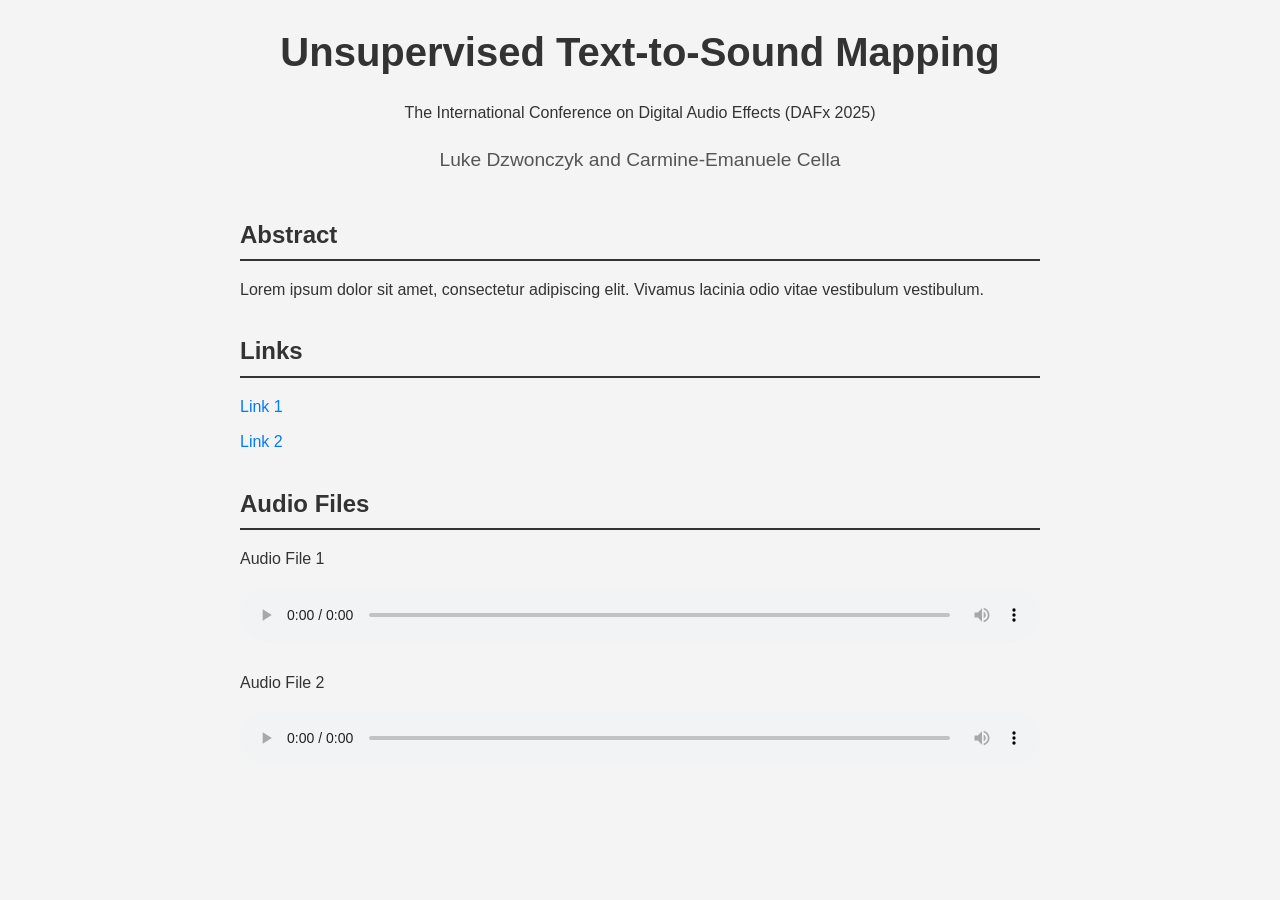
==== docs/index.html @ 547585ec "Rename website folder to docs" ====
<!DOCTYPE html>
<html lang="en">
<head>
    <meta charset="UTF-8">
    <meta name="viewport" content="width=device-width, initial-scale=1.0">
    <title>Research Paper Companion</title>
    <link rel="stylesheet" href="style.css">
</head>
<body>
    <div class="container">
        <header>
            <h1 class="title">Unsupervised Text-to-Sound Mapping</h1>
            <p>The International Conference on Digital Audio Effects (DAFx 2025)</p>
            <p class="authors">Luke Dzwonczyk and Carmine-Emanuele Cella</p>
        </header>
        <section class="abstract">
            <h2>Abstract</h2>
            <p>
                <!-- Replace this with the abstract of your paper -->
                Lorem ipsum dolor sit amet, consectetur adipiscing elit. Vivamus lacinia odio vitae vestibulum vestibulum.
            </p>
        </section>
        <section class="links">
            <h2>Links</h2>
            <ul>
                <li><a href="#link1">Link 1</a></li>
                <li><a href="#link2">Link 2</a></li>
            </ul>
        </section>
        <section class="audio">
            <h2>Audio Files</h2>
            <div class="audio-file">
                <p>Audio File 1</p>
                <audio controls>
                    <source src="assets/audio1.mp3" type="audio/mpeg">
                    Your browser does not support the audio element.
                </audio>
            </div>
            <div class="audio-file">
                <p>Audio File 2</p>
                <audio controls>
                    <source src="assets/audio2.mp3" type="audio/mpeg">
                    Your browser does not support the audio element.
                </audio>
            </div>
            <!-- Add more audio files as needed -->
        </section>
    </div>
</body>
</html>
---- docs/style.css ----
body {
    font-family: 'Arial', sans-serif;
    margin: 0;
    padding: 0;
    background-color: #f4f4f4;
    color: #333;
    line-height: 1.6;
}

.container {
    max-width: 800px;
    margin: 0 auto;
    padding: 20px;
}

header {
    text-align: center;
    margin-bottom: 40px;
}

.title {
    font-size: 2.5em;
    margin: 0;
}

.authors {
    font-size: 1.2em;
    color: #555;
}

.abstract, .links, .audio {
    margin-bottom: 30px;
}

h2 {
    border-bottom: 2px solid #333;
    padding-bottom: 5px;
    margin-bottom: 15px;
}

.links ul {
    list-style: none;
    padding: 0;
}

.links li {
    margin-bottom: 10px;
}

.links a {
    color: #007BFF;
    text-decoration: none;
}

.links a:hover {
    text-decoration: underline;
}

.audio-file {
    margin-bottom: 20px;
}

audio {
    width: 100%;
    outline: none;
}
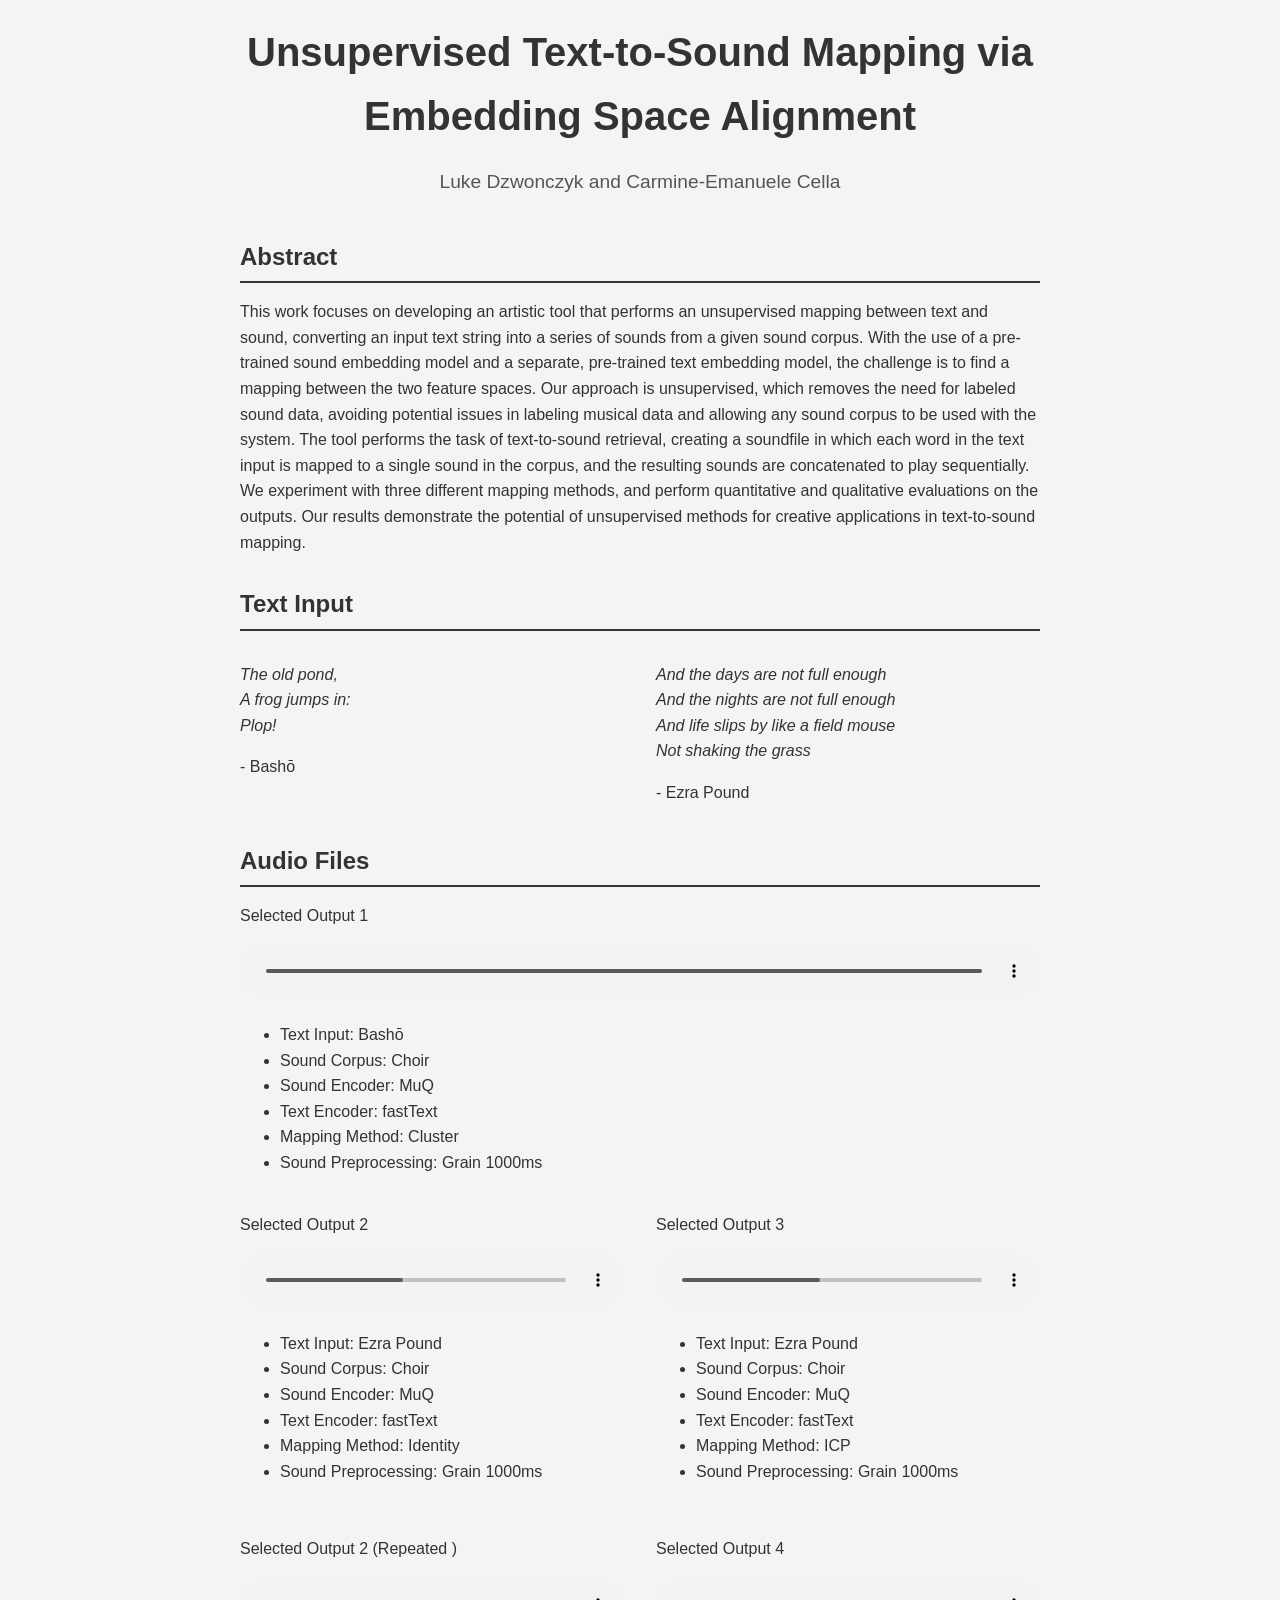
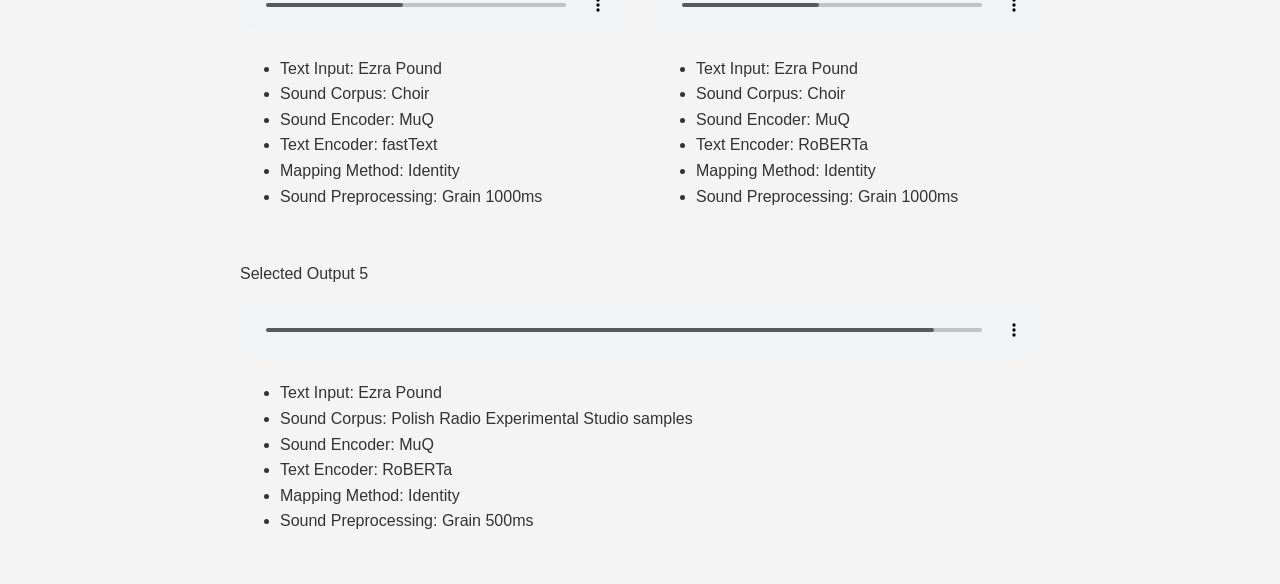
==== commit d0268e19: "Update website" ====
--- a/docs/index.html
+++ b/docs/index.html
@@ -9,41 +9,140 @@
 <body>
     <div class="container">
         <header>
-            <h1 class="title">Unsupervised Text-to-Sound Mapping</h1>
-            <p>The International Conference on Digital Audio Effects (DAFx 2025)</p>
+            <h1 class="title">Unsupervised Text-to-Sound Mapping via Embedding Space Alignment</h1>
             <p class="authors">Luke Dzwonczyk and Carmine-Emanuele Cella</p>
         </header>
         <section class="abstract">
             <h2>Abstract</h2>
             <p>
                 <!-- Replace this with the abstract of your paper -->
-                Lorem ipsum dolor sit amet, consectetur adipiscing elit. Vivamus lacinia odio vitae vestibulum vestibulum.
+                This work focuses on developing an artistic tool that performs an unsupervised mapping between text and sound, converting an input text string into a series of sounds from a given sound corpus. With the use of a pre-trained sound embedding model and a separate, pre-trained text embedding model, the challenge is to find a mapping between the two feature spaces. Our approach is unsupervised, which removes the need for labeled sound data, avoiding potential issues in labeling musical data and allowing any sound corpus to be used with the system. The tool performs the task of text-to-sound retrieval, creating a soundfile in which each word in the text input is mapped to a single sound in the corpus, and the resulting sounds are concatenated to play sequentially. We experiment with three different mapping methods, and perform quantitative and qualitative evaluations on the outputs. Our results demonstrate the potential of unsupervised methods for creative applications in text-to-sound mapping.
             </p>
         </section>
-        <section class="links">
+        <!-- <section class="links">
             <h2>Links</h2>
             <ul>
                 <li><a href="#link1">Link 1</a></li>
                 <li><a href="#link2">Link 2</a></li>
             </ul>
+        </section> -->
+        <section class="examples">
+            <h2>Text Input</h2>
+            <div class="text-examples-container" style="display: flex; justify-content: space-between;">
+                <div class="text-example" style="width: 48%;">
+                    <p><em>The old pond, <br>
+                        A frog jumps in: <br>
+                        Plop!</em></p>
+                    <p class="description">- Bashō</p>
+                </div>
+                <div class="text-example" style="width: 48%;">
+                    <p><em>And the days are not full enough <br>
+                        And the nights are not full enough <br>
+                        And life slips by like a field mouse <br>
+                        Not shaking the grass</em></p>
+                    <p class="description">- Ezra Pound</p>
+                </div>
+            </div>
         </section>
         <section class="audio">
             <h2>Audio Files</h2>
             <div class="audio-file">
-                <p>Audio File 1</p>
+                <p>Selected Output 1</p>
                 <audio controls>
-                    <source src="assets/audio1.mp3" type="audio/mpeg">
+                    <source src="assets/choir_haiku_MuQ_fastText_cluster_grain1000_standard_euclidean_dim5_k5_trim_silence.wav" type="audio/mpeg">
                     Your browser does not support the audio element.
                 </audio>
+                <ul>
+                    <li>Text Input: Bashō</li>
+                    <li>Sound Corpus: Choir</li>
+                    <li>Sound Encoder: MuQ</li>
+                    <li>Text Encoder: fastText</li>
+                    <li>Mapping Method: Cluster</li>
+                    <li>Sound Preprocessing: Grain 1000ms</li>
+                </ul>
             </div>
+
+            <div class="audio-comparison" style="display: flex; justify-content: space-between;">
+                <div class="audio-file" style="width: 48%;">
+                    <p>Selected Output 2</p>
+                    <audio controls>
+                        <source src="assets/choir_pound_MuQ_fastText_identity_grain1000_standard_euclidean_dim5_trim_silence.wav" type="audio/mpeg">
+                        Your browser does not support the audio element.
+                    </audio>
+                    <ul>
+                        <li>Text Input: Ezra Pound</li>
+                        <li>Sound Corpus: Choir</li>
+                        <li>Sound Encoder: MuQ</li>
+                        <li>Text Encoder: fastText</li>
+                        <li>Mapping Method: Identity</li>
+                        <li>Sound Preprocessing: Grain 1000ms</li>
+                    </ul>
+                </div>
+                <div class="audio-file" style="width: 48%;">
+                    <p>Selected Output 3</p>
+                    <audio controls>
+                        <source src="assets/choir_pound_MuQ_fastText_icp_grain1000_standard_euclidean_dim5_icp50_cw0.1_lr0.01_trim_silence_normalized_1.wav" type="audio/mpeg">
+                        Your browser does not support the audio element.
+                    </audio>
+                    <ul>
+                        <li>Text Input: Ezra Pound</li>
+                        <li>Sound Corpus: Choir</li>
+                        <li>Sound Encoder: MuQ</li>
+                        <li>Text Encoder: fastText</li>
+                        <li>Mapping Method: ICP</li>
+                        <li>Sound Preprocessing: Grain 1000ms</li>
+                    </ul>
+                </div>
+            </div>
+
+            <div class="audio-comparison" style="display: flex; justify-content: space-between;">
+                <div class="audio-file" style="width: 48%;">
+                    <p>Selected Output 2 (Repeated  )</p>
+                    <audio controls>
+                        <source src="assets/choir_pound_MuQ_fastText_identity_grain1000_standard_euclidean_dim5_trim_silence.wav" type="audio/mpeg">
+                        Your browser does not support the audio element.
+                    </audio>
+                    <ul>
+                        <li>Text Input: Ezra Pound</li>
+                        <li>Sound Corpus: Choir</li>
+                        <li>Sound Encoder: MuQ</li>
+                        <li>Text Encoder: fastText</li>
+                        <li>Mapping Method: Identity</li>
+                        <li>Sound Preprocessing: Grain 1000ms</li>
+                    </ul>
+                </div>
+                <div class="audio-file" style="width: 48%;">
+                    <p>Selected Output 4</p>
+                    <audio controls>
+                        <source src="assets/choir_pound_MuQ_RoBERTa_identity_grain1000_standard_euclidean_dim5_trim_silence.wav" type="audio/mpeg">
+                        Your browser does not support the audio element.
+                    </audio>
+                    <ul>
+                        <li>Text Input: Ezra Pound</li>
+                        <li>Sound Corpus: Choir</li>
+                        <li>Sound Encoder: MuQ</li>
+                        <li>Text Encoder: RoBERTa</li>
+                        <li>Mapping Method: Identity</li>
+                        <li>Sound Preprocessing: Grain 1000ms</li>
+                    </ul>
+                </div>
+            </div>
+
             <div class="audio-file">
-                <p>Audio File 2</p>
+                <p>Selected Output 5</p>
                 <audio controls>
-                    <source src="assets/audio2.mp3" type="audio/mpeg">
+                    <source src="assets/pres_pound_MuQ_RoBERTa_identity_grain500_standard_euclidean_dim5_trim_silence.wav" type="audio/mpeg">
                     Your browser does not support the audio element.
                 </audio>
+                <ul>
+                    <li>Text Input: Ezra Pound</li>
+                    <li>Sound Corpus: Polish Radio Experimental Studio samples</li>
+                    <li>Sound Encoder: MuQ</li>
+                    <li>Text Encoder: RoBERTa</li>
+                    <li>Mapping Method: Identity</li>
+                    <li>Sound Preprocessing: Grain 500ms</li>
+                </ul>
             </div>
-            <!-- Add more audio files as needed -->
         </section>
     </div>
 </body>
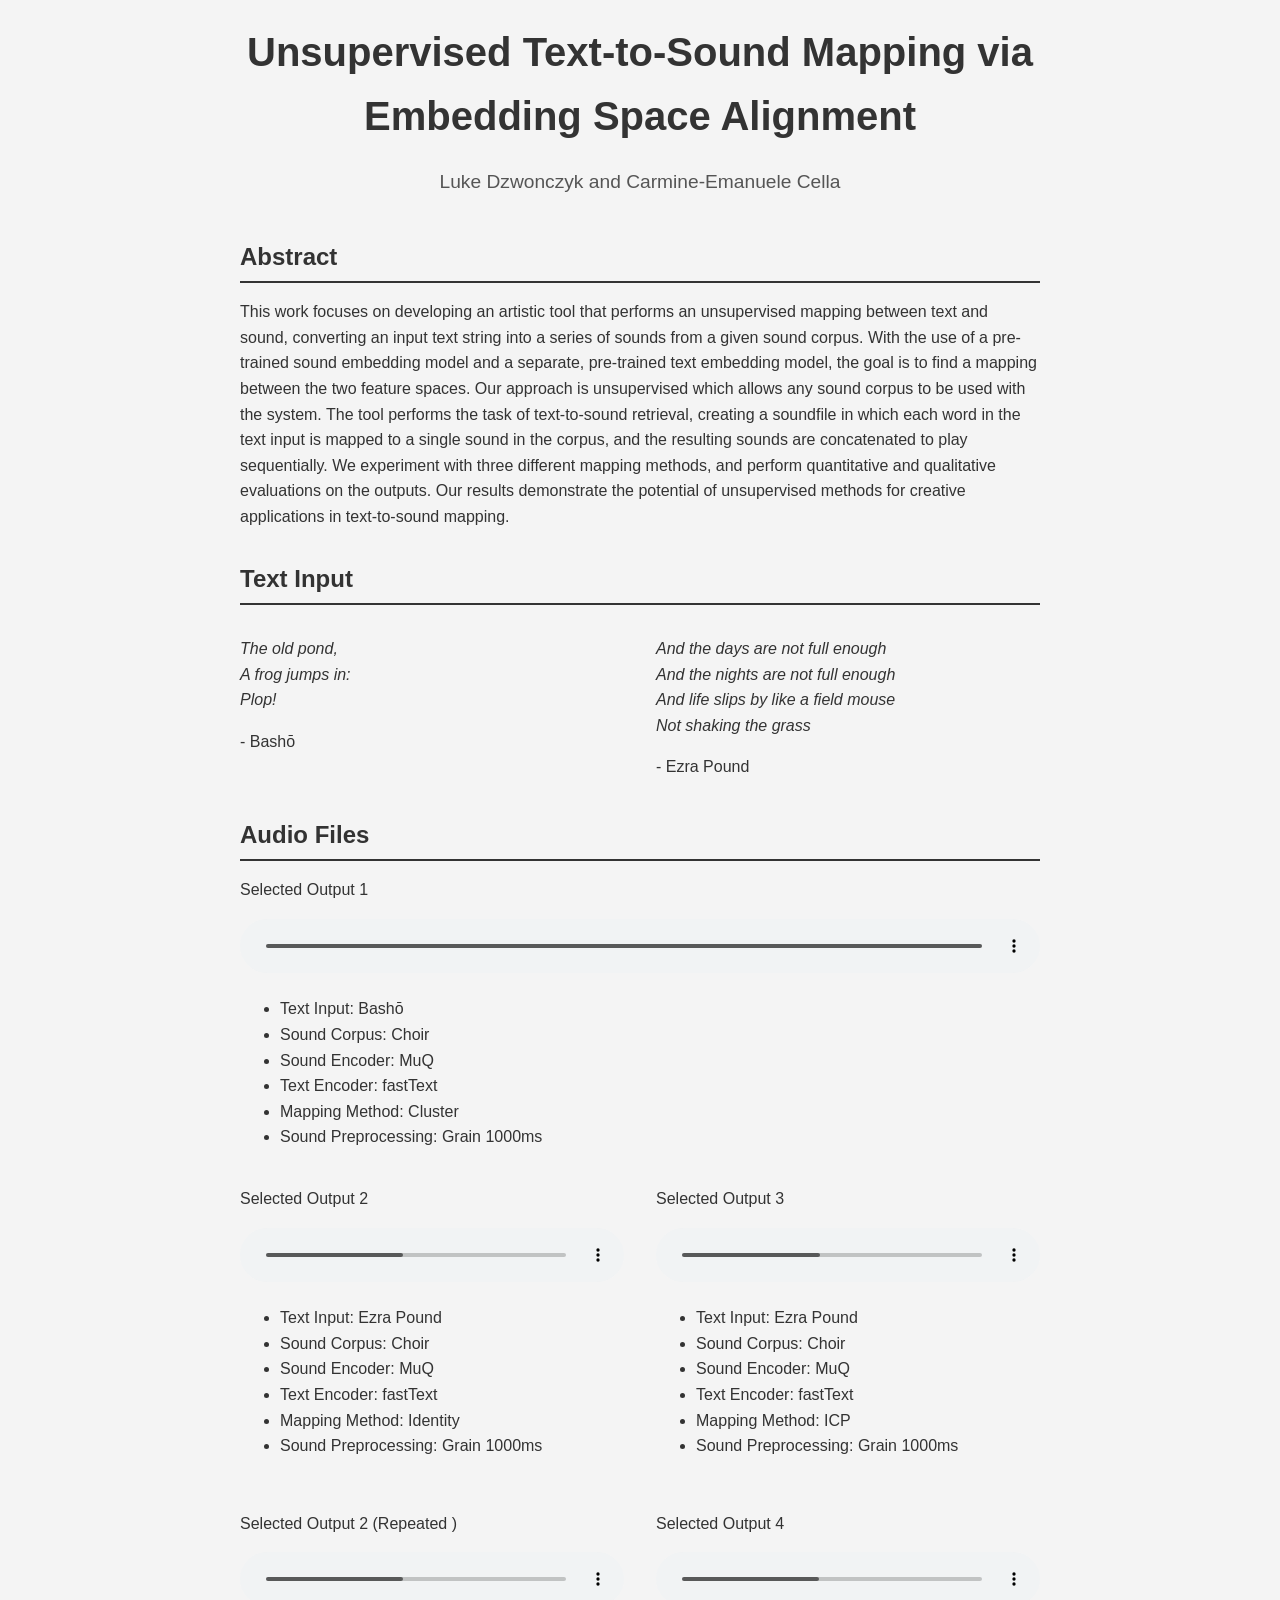
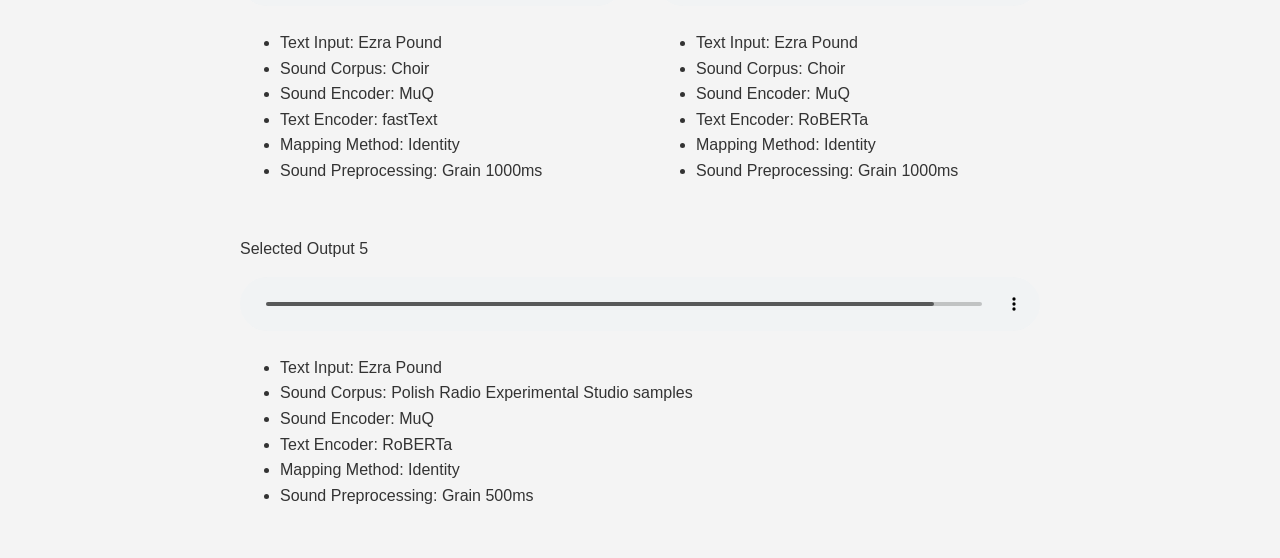
==== commit 4bebb2ec: "Update abstract" ====
--- a/docs/index.html
+++ b/docs/index.html
@@ -16,8 +16,7 @@
             <h2>Abstract</h2>
             <p>
                 <!-- Replace this with the abstract of your paper -->
-                This work focuses on developing an artistic tool that performs an unsupervised mapping between text and sound, converting an input text string into a series of sounds from a given sound corpus. With the use of a pre-trained sound embedding model and a separate, pre-trained text embedding model, the challenge is to find a mapping between the two feature spaces. Our approach is unsupervised, which removes the need for labeled sound data, avoiding potential issues in labeling musical data and allowing any sound corpus to be used with the system. The tool performs the task of text-to-sound retrieval, creating a soundfile in which each word in the text input is mapped to a single sound in the corpus, and the resulting sounds are concatenated to play sequentially. We experiment with three different mapping methods, and perform quantitative and qualitative evaluations on the outputs. Our results demonstrate the potential of unsupervised methods for creative applications in text-to-sound mapping.
-            </p>
+                This work focuses on developing an artistic tool that performs an unsupervised mapping between text and sound, converting an input text string into a series of sounds from a given sound corpus. With the use of a pre-trained sound embedding model and a separate, pre-trained text embedding model, the goal is to find a mapping between the two feature spaces. Our approach is unsupervised which allows any sound corpus to be used with the system. The tool performs the task of text-to-sound retrieval, creating a soundfile in which each word in the text input is mapped to a single sound in the corpus, and the resulting sounds are concatenated to play sequentially. We experiment with three different mapping methods, and perform quantitative and qualitative evaluations on the outputs. Our results demonstrate the potential of unsupervised methods for creative applications in text-to-sound mapping.            </p>
         </section>
         <!-- <section class="links">
             <h2>Links</h2>
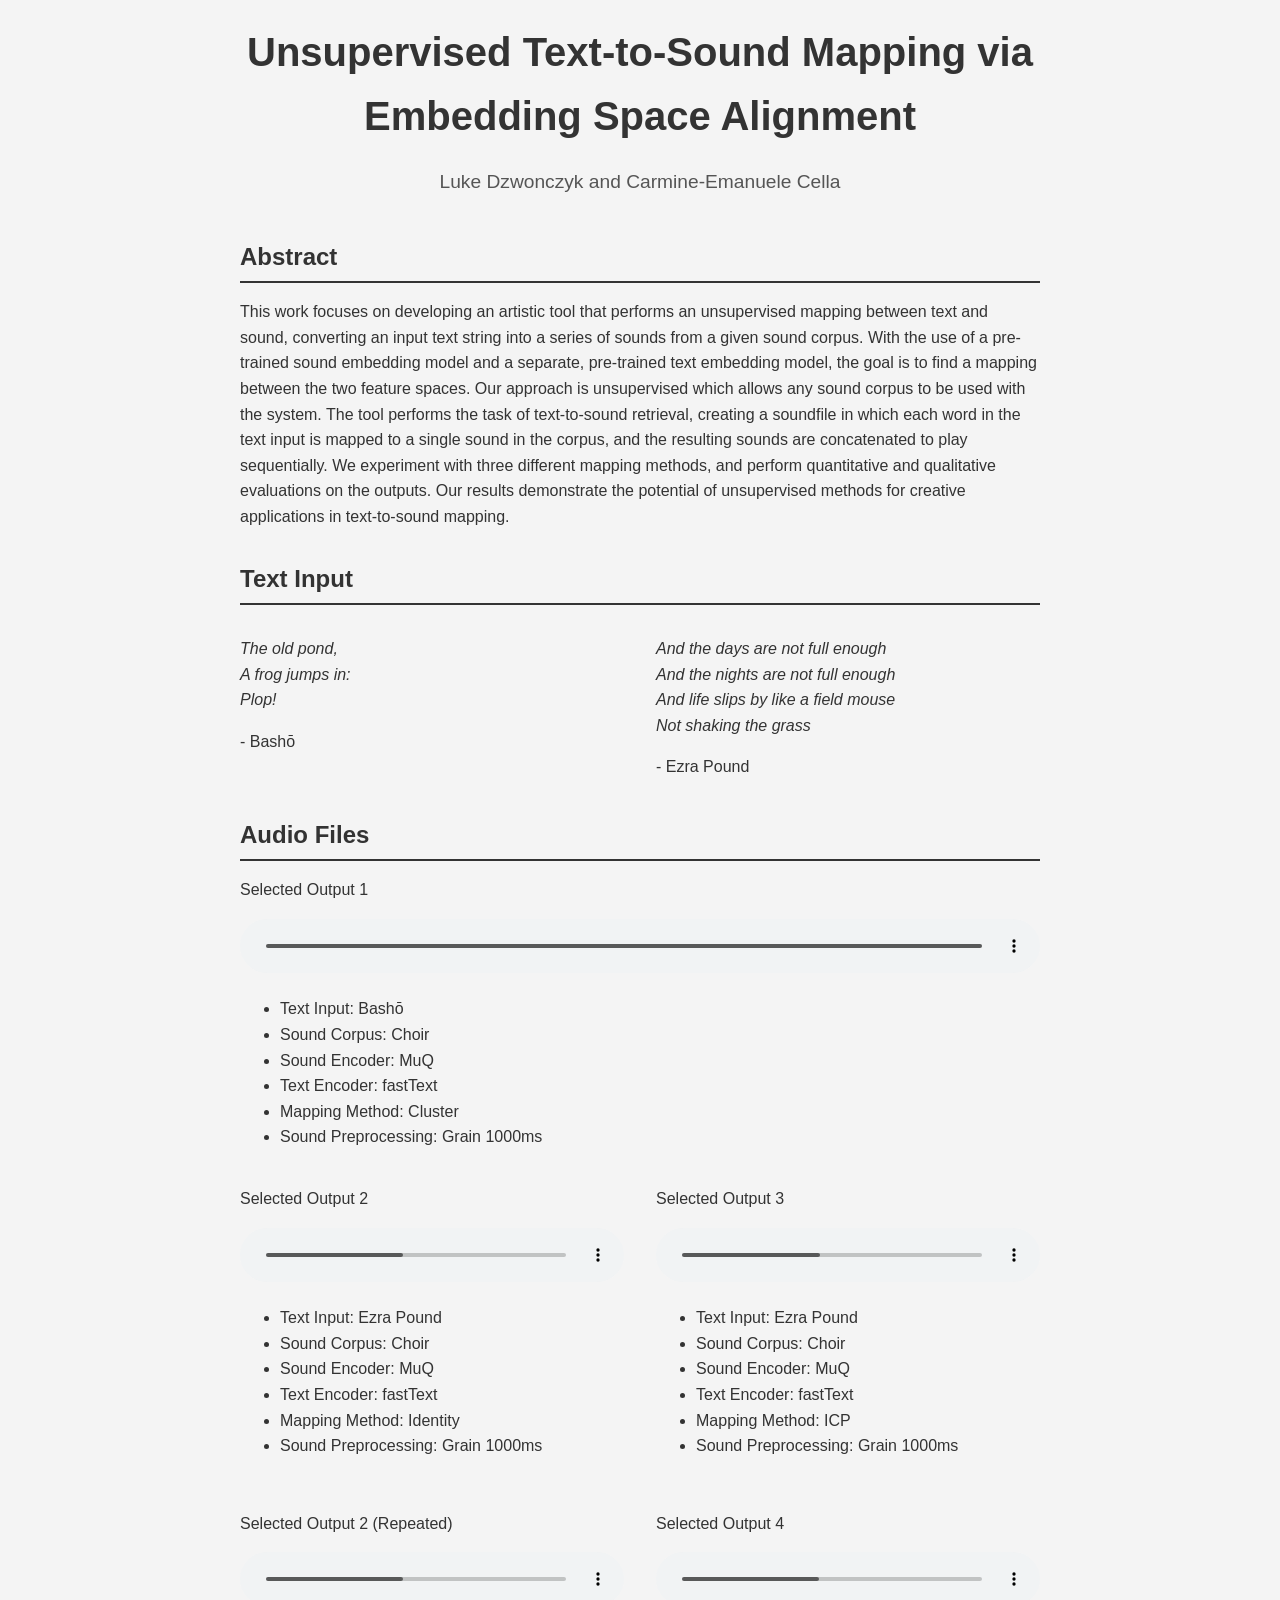
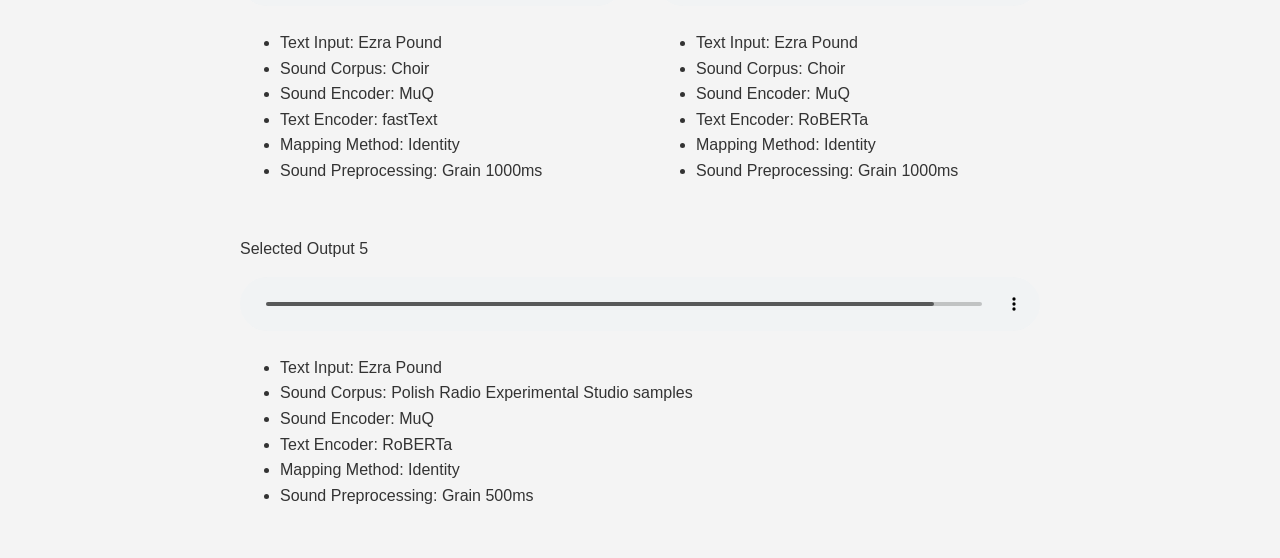
==== commit db7c921b: "Update website title" ====
--- a/docs/index.html
+++ b/docs/index.html
@@ -3,7 +3,7 @@
 <head>
     <meta charset="UTF-8">
     <meta name="viewport" content="width=device-width, initial-scale=1.0">
-    <title>Research Paper Companion</title>
+    <title>DAFx 2025: Unsupervised Text-to-Sound Mapping via Embedding Space Alignment</title>
     <link rel="stylesheet" href="style.css">
 </head>
 <body>
@@ -96,7 +96,7 @@
 
             <div class="audio-comparison" style="display: flex; justify-content: space-between;">
                 <div class="audio-file" style="width: 48%;">
-                    <p>Selected Output 2 (Repeated  )</p>
+                    <p>Selected Output 2 (Repeated)</p>
                     <audio controls>
                         <source src="assets/choir_pound_MuQ_fastText_identity_grain1000_standard_euclidean_dim5_trim_silence.wav" type="audio/mpeg">
                         Your browser does not support the audio element.
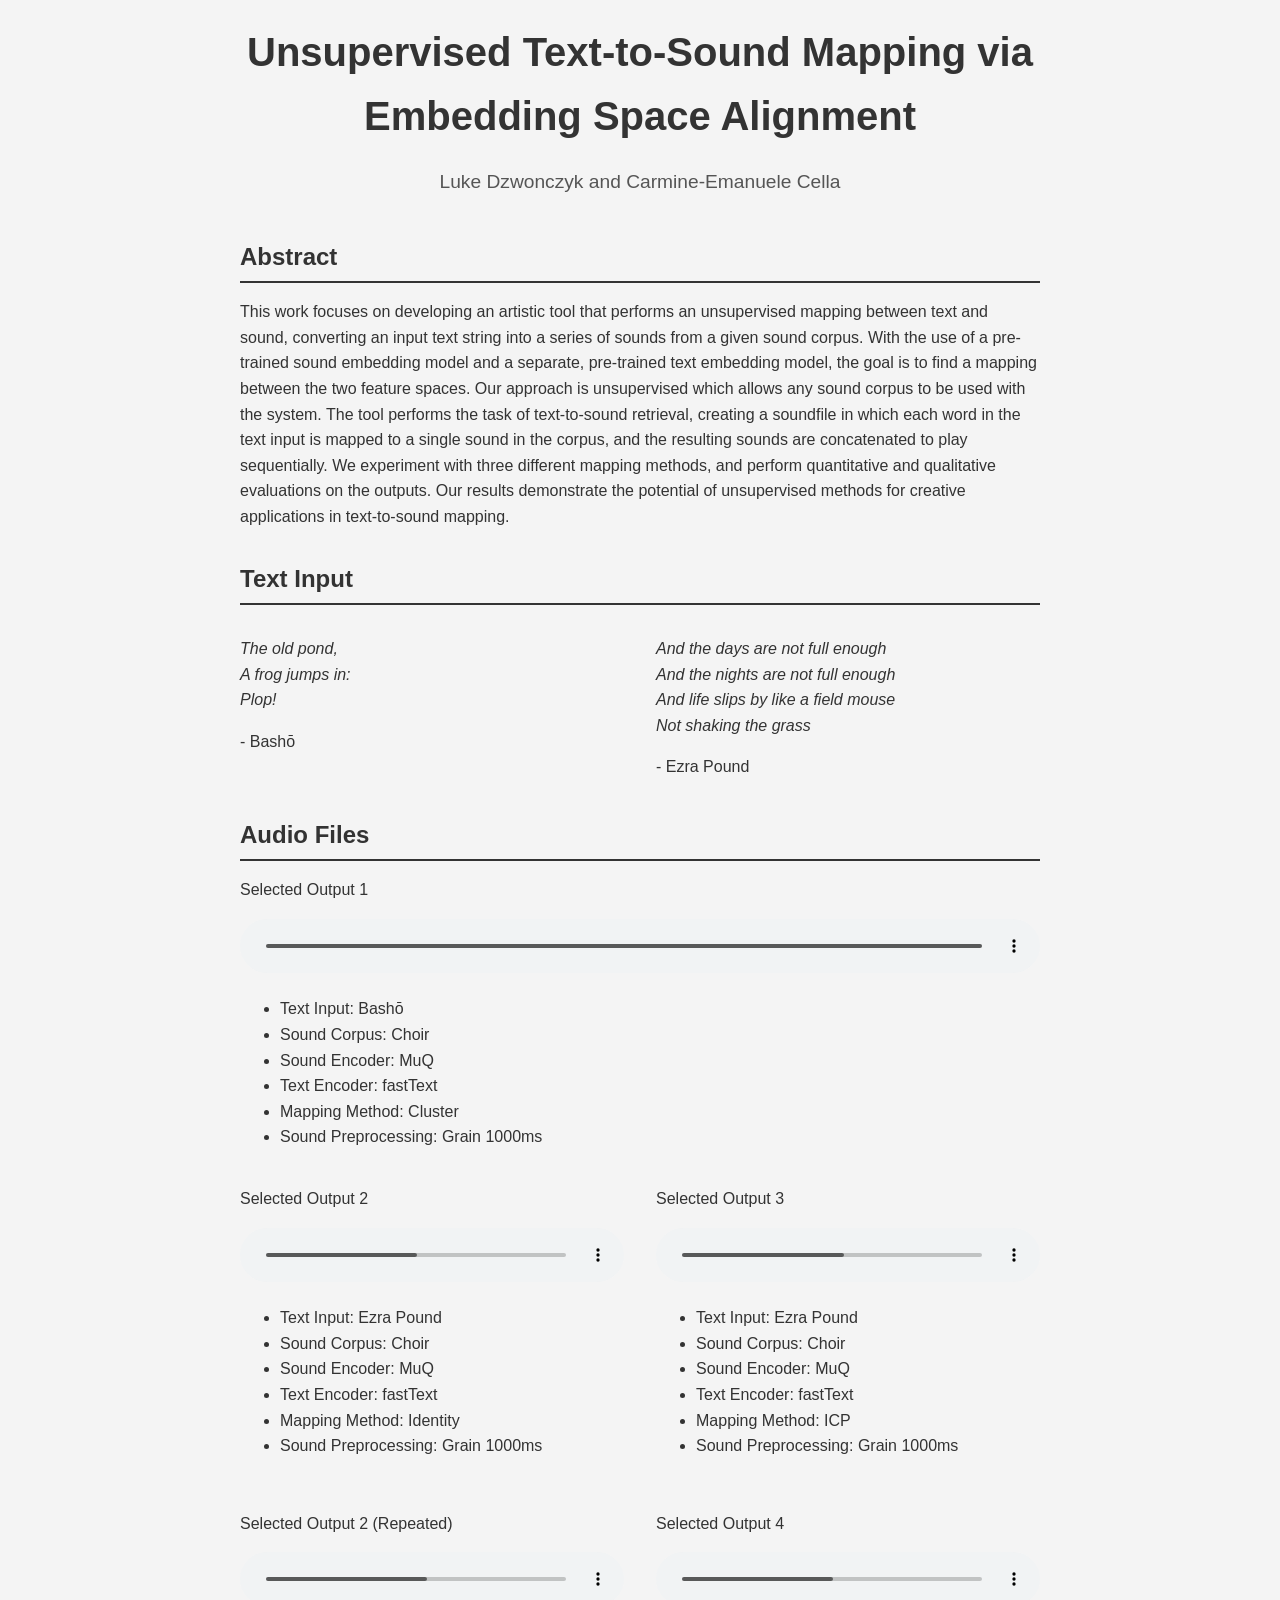
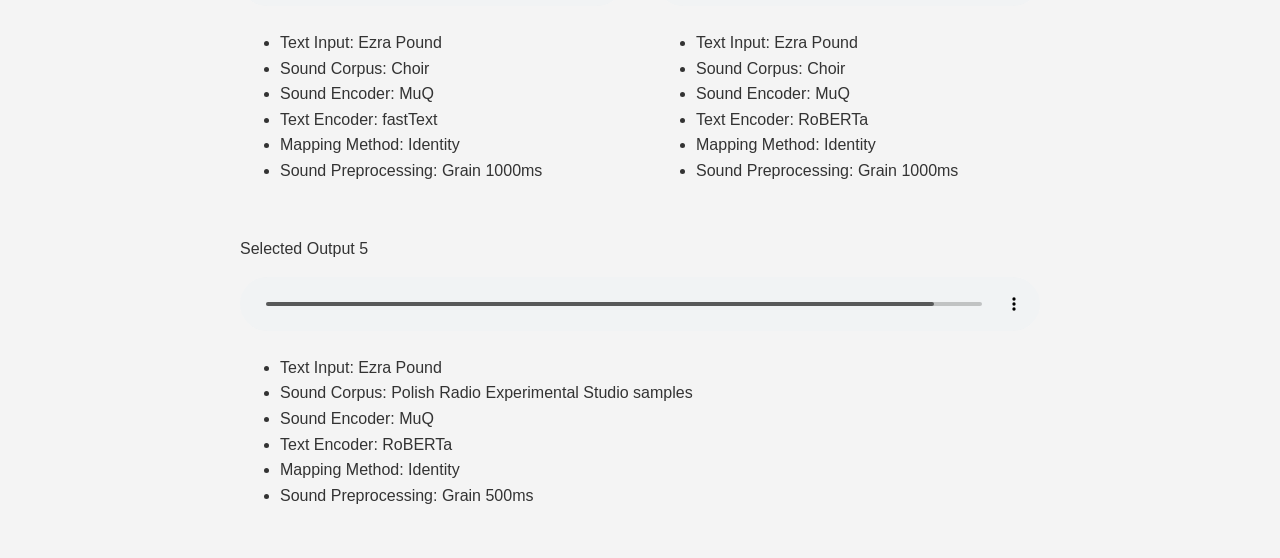
==== commit 4badd1ee: "Update to use normalized sound files" ====
--- a/docs/index.html
+++ b/docs/index.html
@@ -48,7 +48,7 @@
             <div class="audio-file">
                 <p>Selected Output 1</p>
                 <audio controls>
-                    <source src="assets/choir_haiku_MuQ_fastText_cluster_grain1000_standard_euclidean_dim5_k5_trim_silence.wav" type="audio/mpeg">
+                    <source src="assets/choir_haiku_MuQ_fastText_cluster_grain1000_standard_euclidean_dim5_k5_trim_silence_normalized.wav" type="audio/mpeg">
                     Your browser does not support the audio element.
                 </audio>
                 <ul>
@@ -65,7 +65,7 @@
                 <div class="audio-file" style="width: 48%;">
                     <p>Selected Output 2</p>
                     <audio controls>
-                        <source src="assets/choir_pound_MuQ_fastText_identity_grain1000_standard_euclidean_dim5_trim_silence.wav" type="audio/mpeg">
+                        <source src="assets/choir_pound_MuQ_fastText_identity_grain1000_standard_euclidean_dim5_trim_silence_normalized.wav" type="audio/mpeg">
                         Your browser does not support the audio element.
                     </audio>
                     <ul>
@@ -98,7 +98,7 @@
                 <div class="audio-file" style="width: 48%;">
                     <p>Selected Output 2 (Repeated)</p>
                     <audio controls>
-                        <source src="assets/choir_pound_MuQ_fastText_identity_grain1000_standard_euclidean_dim5_trim_silence.wav" type="audio/mpeg">
+                        <source src="assets/choir_pound_MuQ_fastText_identity_grain1000_standard_euclidean_dim5_trim_silence_normalized.wav" type="audio/mpeg">
                         Your browser does not support the audio element.
                     </audio>
                     <ul>
@@ -113,7 +113,7 @@
                 <div class="audio-file" style="width: 48%;">
                     <p>Selected Output 4</p>
                     <audio controls>
-                        <source src="assets/choir_pound_MuQ_RoBERTa_identity_grain1000_standard_euclidean_dim5_trim_silence.wav" type="audio/mpeg">
+                        <source src="assets/choir_pound_MuQ_RoBERTa_identity_grain1000_standard_euclidean_dim5_trim_silence_normalized.wav" type="audio/mpeg">
                         Your browser does not support the audio element.
                     </audio>
                     <ul>
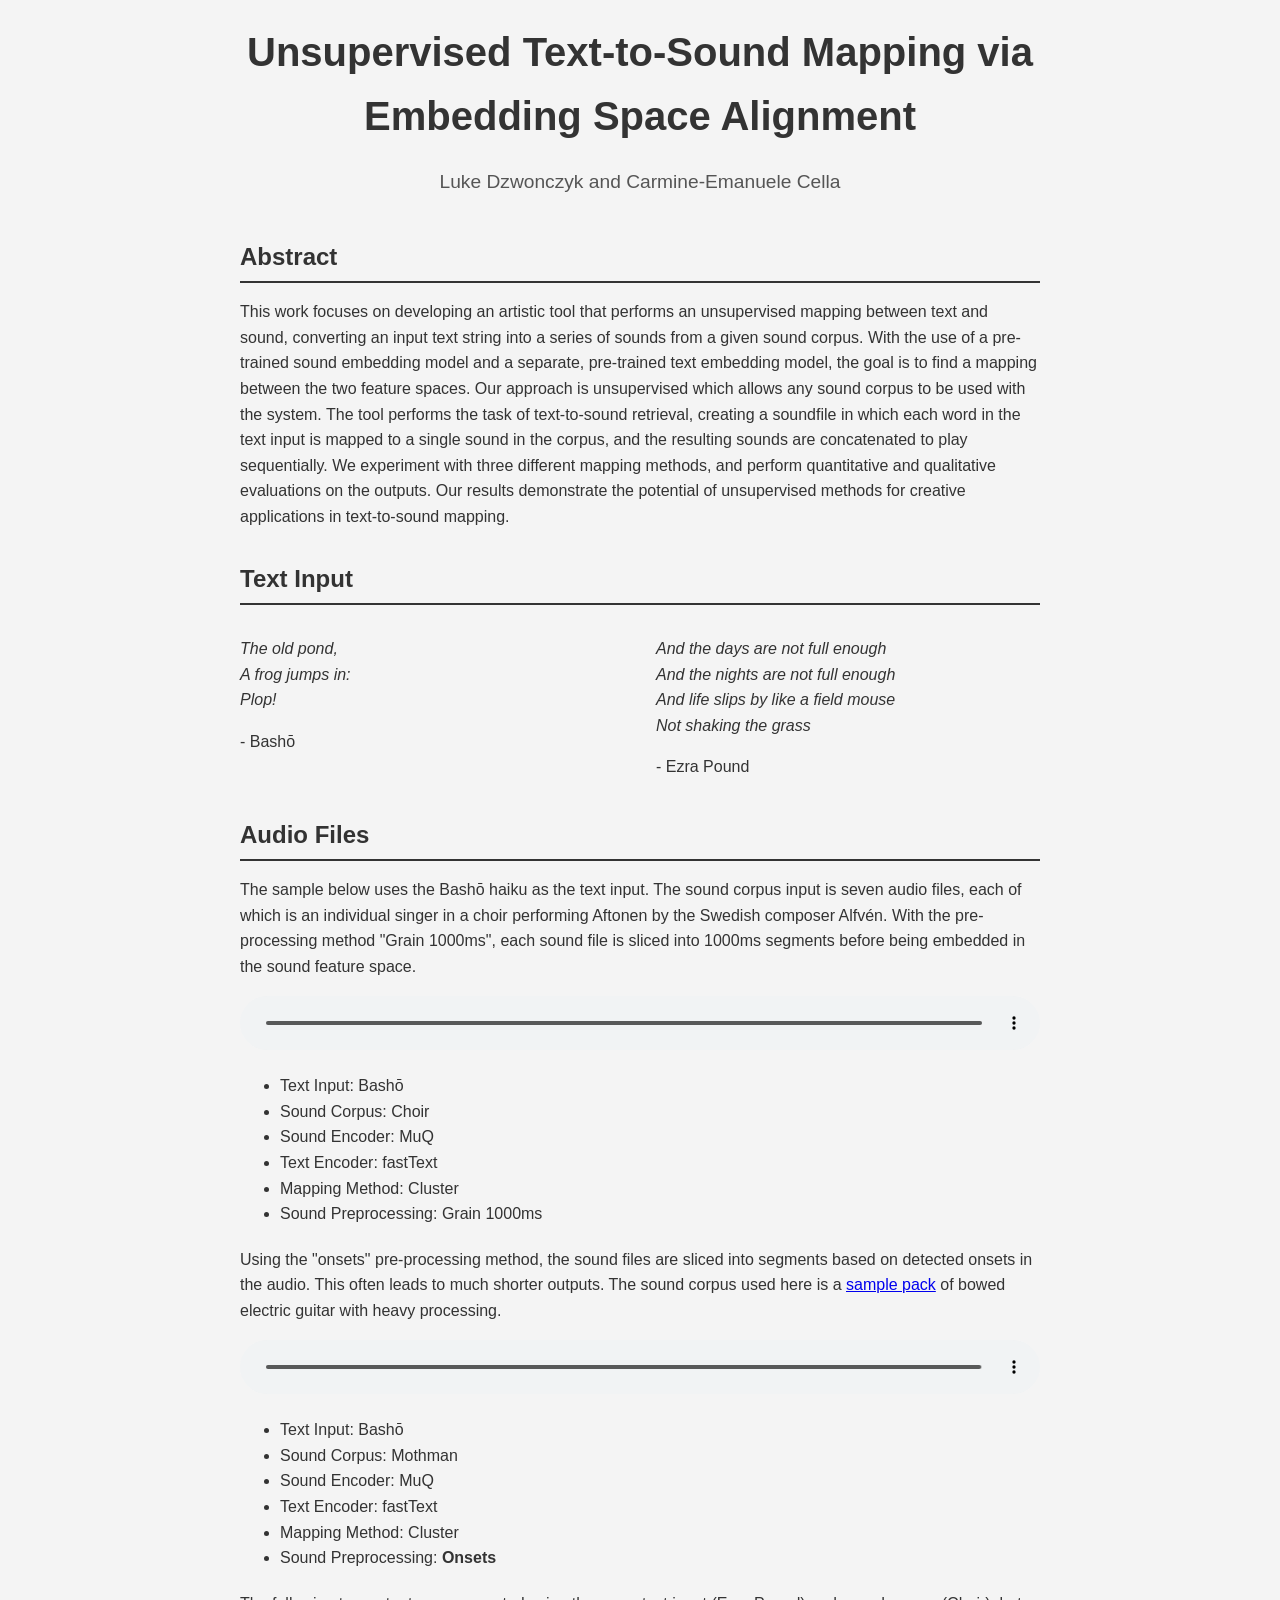
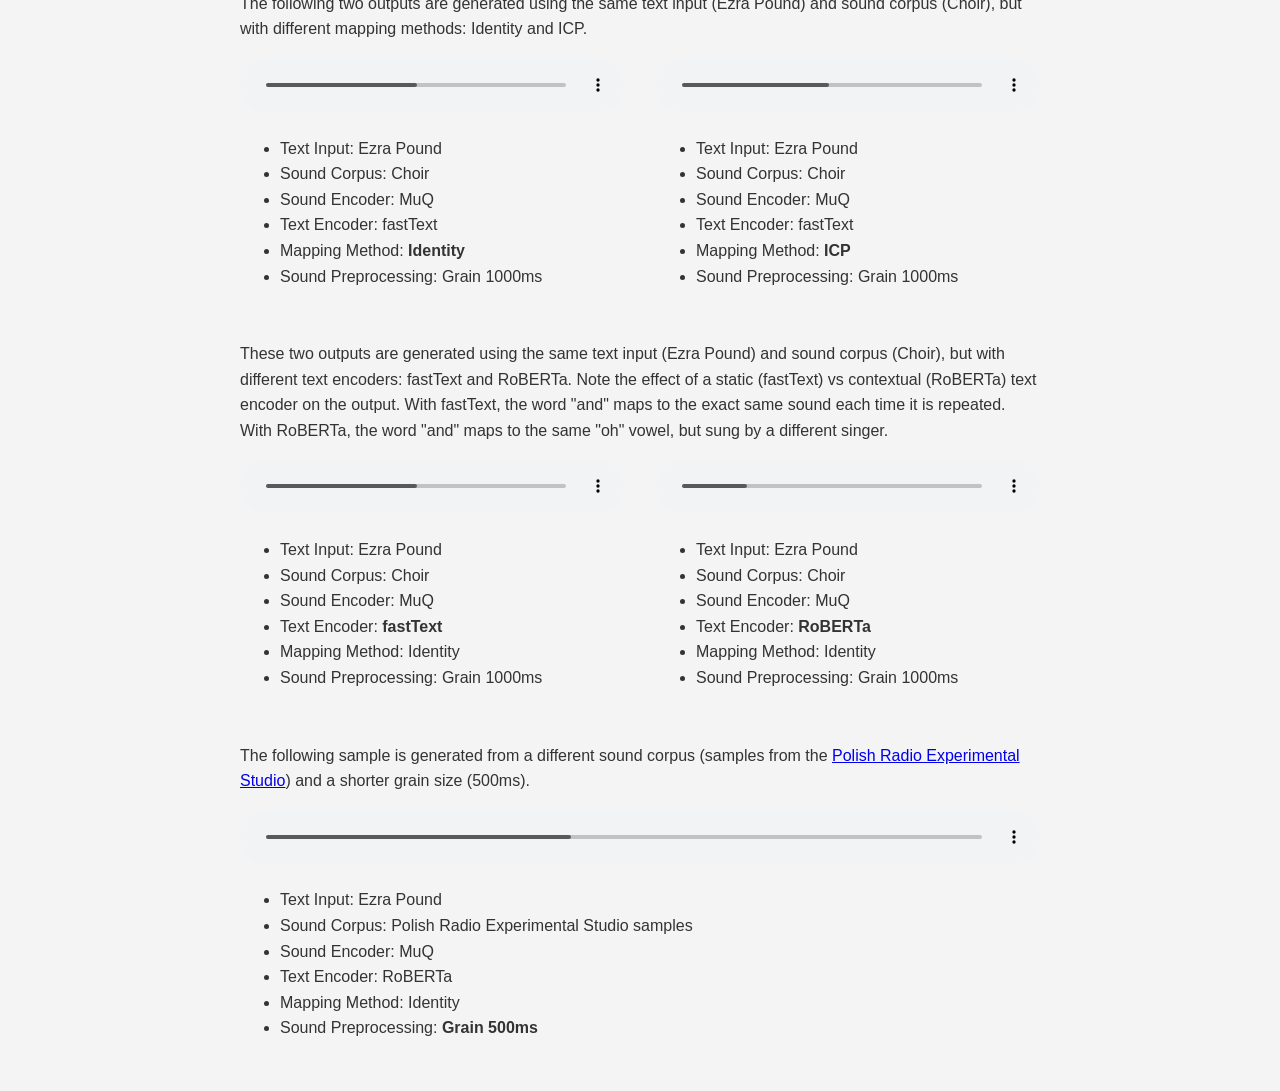
==== commit 3fb881a1: "Add more description to website" ====
--- a/docs/index.html
+++ b/docs/index.html
@@ -45,8 +45,13 @@
         </section>
         <section class="audio">
             <h2>Audio Files</h2>
+            <p>
+                The sample below uses the Bashō haiku as the text input.
+                The sound corpus input is seven audio files, each of which is an individual singer in a choir performing Aftonen by the Swedish composer Alfvén.
+                With the pre-processing method "Grain 1000ms", each sound file is sliced into 1000ms segments before being embedded in the sound feature space.
+            </p>
             <div class="audio-file">
-                <p>Selected Output 1</p>
+                <!-- <p>Selected Output 1</p> -->
                 <audio controls>
                     <source src="assets/choir_haiku_MuQ_fastText_cluster_grain1000_standard_euclidean_dim5_k5_trim_silence_normalized.wav" type="audio/mpeg">
                     Your browser does not support the audio element.
@@ -61,9 +66,30 @@
                 </ul>
             </div>
 
+            <p>
+                Using the "onsets" pre-processing method, the sound files are sliced into segments based on detected onsets in the audio. This often leads to much shorter outputs.
+                The sound corpus used here is a <a href="https://www.pianobook.co.uk/packs/mothman/">sample pack</a> of bowed electric guitar with heavy processing.
+            </p>
+            <div class="audio-file">
+                <!-- <p>Selected Output 1</p> -->
+                <audio controls>
+                    <source src="assets/mothman_haiku_MuQ_fastText_cluster_onsets_standard_euclidean_dim5_k5_trim_silence_normalized.wav" type="audio/mpeg">
+                    Your browser does not support the audio element.
+                </audio>
+                <ul>
+                    <li>Text Input: Bashō</li>
+                    <li>Sound Corpus: Mothman</li>
+                    <li>Sound Encoder: MuQ</li>
+                    <li>Text Encoder: fastText</li>
+                    <li>Mapping Method: Cluster</li>
+                    <li>Sound Preprocessing: <b> Onsets </b></li>
+                </ul>
+            </div>
+
+            <p>The following two outputs are generated using the same text input (Ezra Pound) and sound corpus (Choir), but with different mapping methods: Identity and ICP.</p>
             <div class="audio-comparison" style="display: flex; justify-content: space-between;">
                 <div class="audio-file" style="width: 48%;">
-                    <p>Selected Output 2</p>
+                    <!-- <p>Selected Output 2</p> -->
                     <audio controls>
                         <source src="assets/choir_pound_MuQ_fastText_identity_grain1000_standard_euclidean_dim5_trim_silence_normalized.wav" type="audio/mpeg">
                         Your browser does not support the audio element.
@@ -73,12 +99,12 @@
                         <li>Sound Corpus: Choir</li>
                         <li>Sound Encoder: MuQ</li>
                         <li>Text Encoder: fastText</li>
-                        <li>Mapping Method: Identity</li>
+                        <li>Mapping Method: <b>Identity</b></li>
                         <li>Sound Preprocessing: Grain 1000ms</li>
                     </ul>
                 </div>
                 <div class="audio-file" style="width: 48%;">
-                    <p>Selected Output 3</p>
+                    <!-- <p>Selected Output 3</p> -->
                     <audio controls>
                         <source src="assets/choir_pound_MuQ_fastText_icp_grain1000_standard_euclidean_dim5_icp50_cw0.1_lr0.01_trim_silence_normalized_1.wav" type="audio/mpeg">
                         Your browser does not support the audio element.
@@ -88,15 +114,19 @@
                         <li>Sound Corpus: Choir</li>
                         <li>Sound Encoder: MuQ</li>
                         <li>Text Encoder: fastText</li>
-                        <li>Mapping Method: ICP</li>
+                        <li>Mapping Method: <b>ICP</b></li>
                         <li>Sound Preprocessing: Grain 1000ms</li>
                     </ul>
                 </div>
             </div>
 
+            <p>These two outputs are generated using the same text input (Ezra Pound) and sound corpus (Choir), but with different text encoders: fastText and RoBERTa.
+                Note the effect of a static (fastText) vs contextual (RoBERTa) text encoder on the output. With fastText, the word "and" maps to the exact same sound each time it is repeated.
+                With RoBERTa, the word "and" maps to the same "oh" vowel, but sung by a different singer.
+            </p>
             <div class="audio-comparison" style="display: flex; justify-content: space-between;">
                 <div class="audio-file" style="width: 48%;">
-                    <p>Selected Output 2 (Repeated)</p>
+                    <!-- <p>Selected Output 2 (Repeated)</p> -->
                     <audio controls>
                         <source src="assets/choir_pound_MuQ_fastText_identity_grain1000_standard_euclidean_dim5_trim_silence_normalized.wav" type="audio/mpeg">
                         Your browser does not support the audio element.
@@ -105,13 +135,13 @@
                         <li>Text Input: Ezra Pound</li>
                         <li>Sound Corpus: Choir</li>
                         <li>Sound Encoder: MuQ</li>
-                        <li>Text Encoder: fastText</li>
+                        <li>Text Encoder: <b>fastText</b></li>
                         <li>Mapping Method: Identity</li>
                         <li>Sound Preprocessing: Grain 1000ms</li>
                     </ul>
                 </div>
                 <div class="audio-file" style="width: 48%;">
-                    <p>Selected Output 4</p>
+                    <!-- <p>Selected Output 4</p> -->
                     <audio controls>
                         <source src="assets/choir_pound_MuQ_RoBERTa_identity_grain1000_standard_euclidean_dim5_trim_silence_normalized.wav" type="audio/mpeg">
                         Your browser does not support the audio element.
@@ -120,15 +150,16 @@
                         <li>Text Input: Ezra Pound</li>
                         <li>Sound Corpus: Choir</li>
                         <li>Sound Encoder: MuQ</li>
-                        <li>Text Encoder: RoBERTa</li>
+                        <li>Text Encoder: <b>RoBERTa</b></li>
                         <li>Mapping Method: Identity</li>
                         <li>Sound Preprocessing: Grain 1000ms</li>
                     </ul>
                 </div>
             </div>
 
+            <p>The following sample is generated from a different sound corpus (samples from the <a href="https://www.ableton.com/en/blog/sounds-polish-radio-experimental-studio/">Polish Radio Experimental Studio</a>) and a shorter grain size (500ms).</p>
             <div class="audio-file">
-                <p>Selected Output 5</p>
+                <!-- <p>Selected Output 5</p> -->
                 <audio controls>
                     <source src="assets/pres_pound_MuQ_RoBERTa_identity_grain500_standard_euclidean_dim5_trim_silence.wav" type="audio/mpeg">
                     Your browser does not support the audio element.
@@ -139,7 +170,7 @@
                     <li>Sound Encoder: MuQ</li>
                     <li>Text Encoder: RoBERTa</li>
                     <li>Mapping Method: Identity</li>
-                    <li>Sound Preprocessing: Grain 500ms</li>
+                    <li>Sound Preprocessing: <b>Grain 500ms</b></li>
                 </ul>
             </div>
         </section>
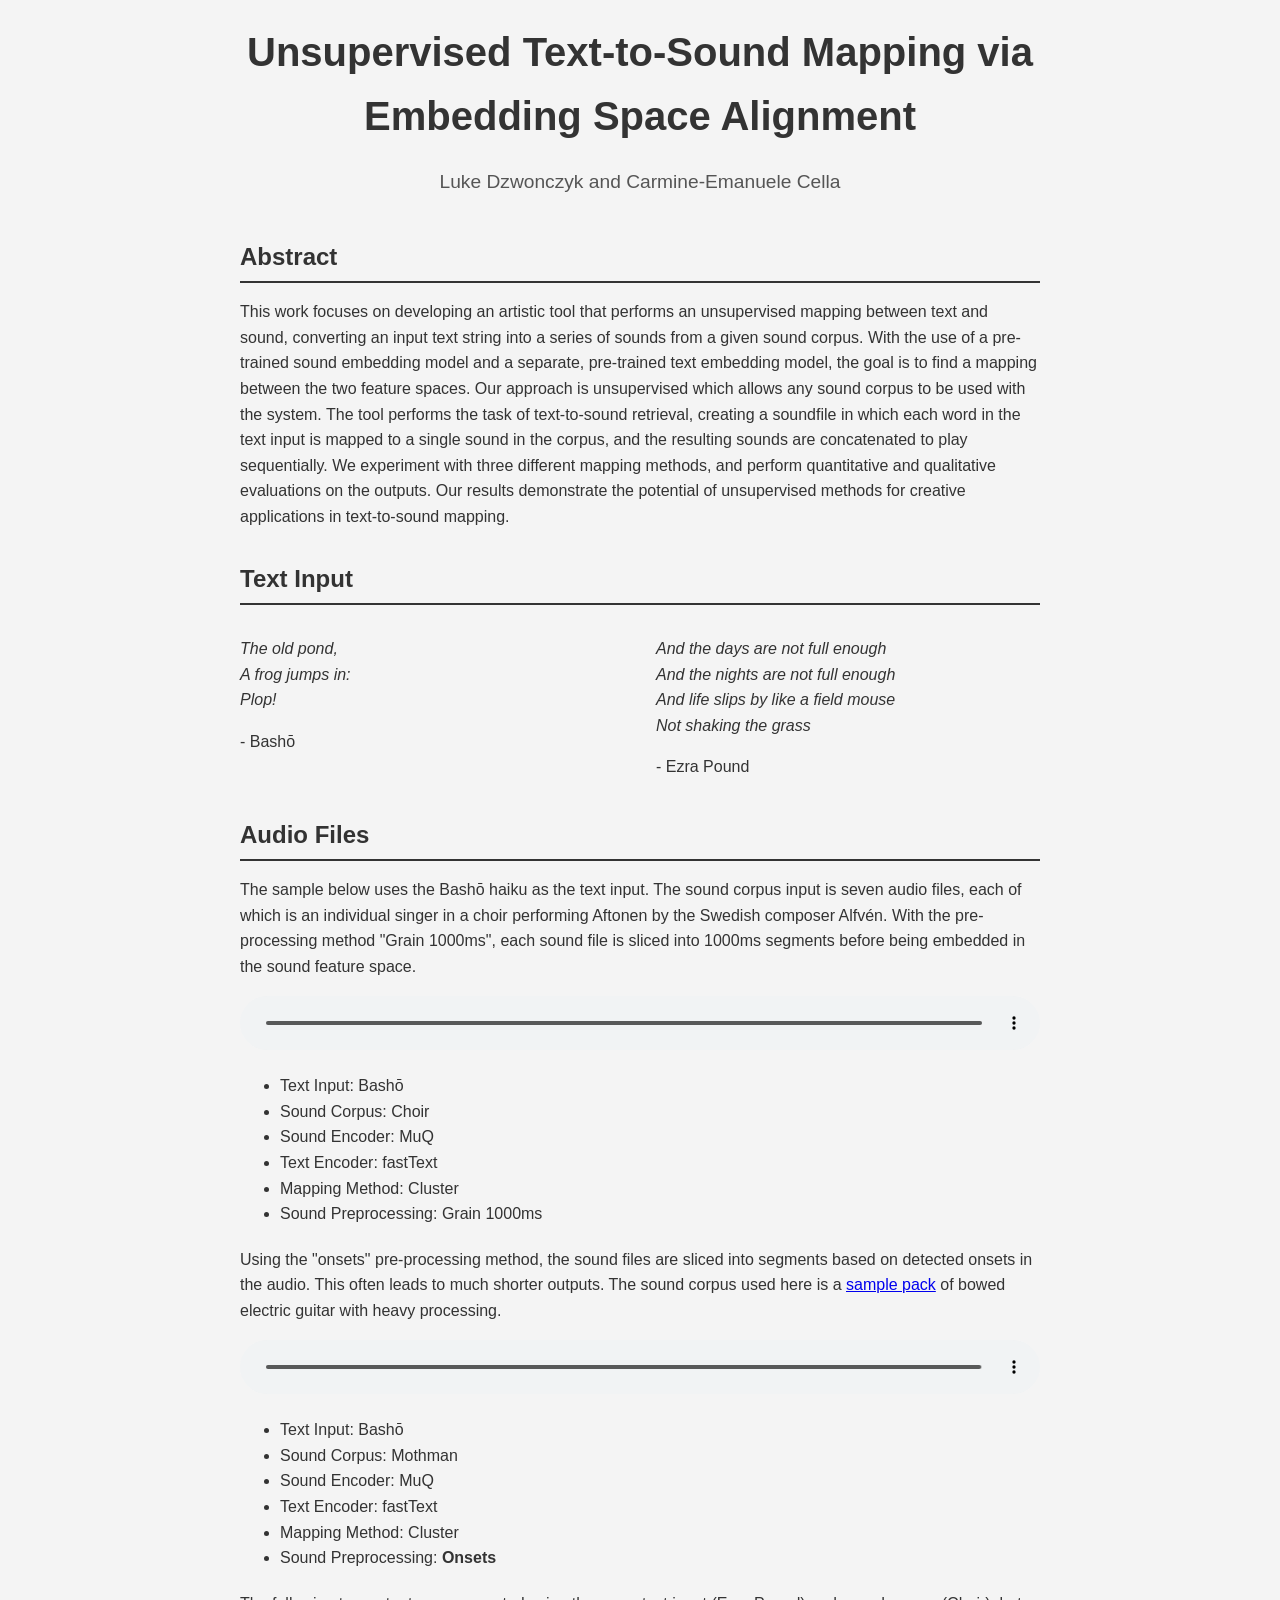
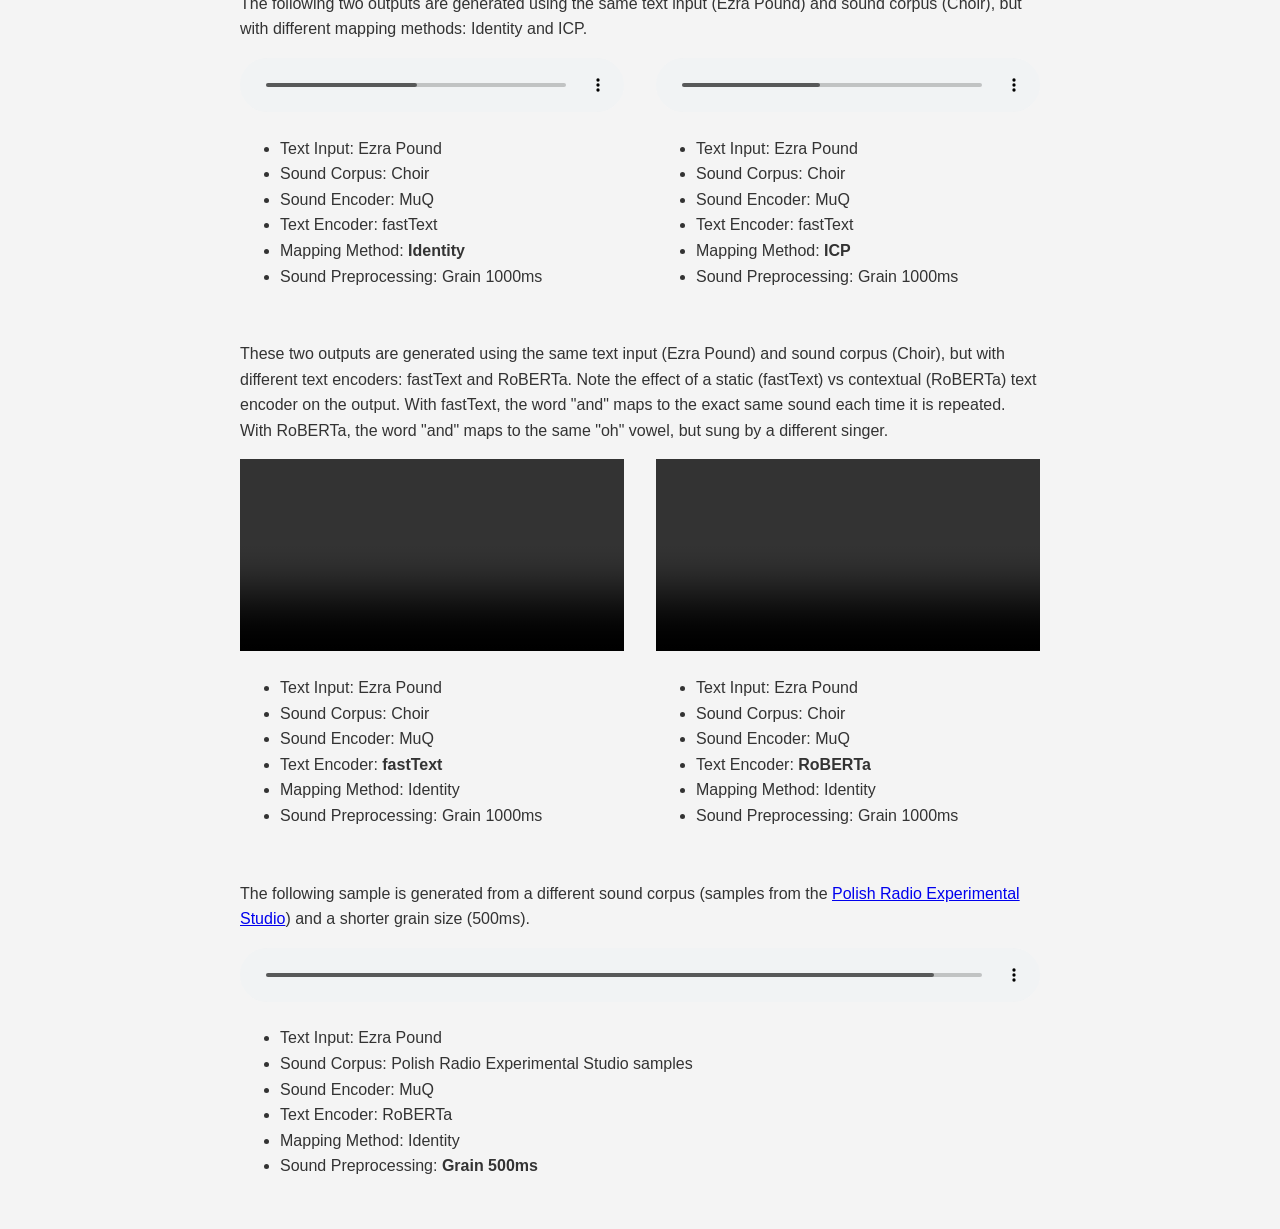
==== commit adf50068: "Add videos to website" ====
--- a/docs/index.html
+++ b/docs/index.html
@@ -127,10 +127,10 @@
             <div class="audio-comparison" style="display: flex; justify-content: space-between;">
                 <div class="audio-file" style="width: 48%;">
                     <!-- <p>Selected Output 2 (Repeated)</p> -->
-                    <audio controls>
-                        <source src="assets/choir_pound_MuQ_fastText_identity_grain1000_standard_euclidean_dim5_trim_silence_normalized.wav" type="audio/mpeg">
-                        Your browser does not support the audio element.
-                    </audio>
+                    <video controls style="width: 100%;">
+                        <source src="assets/choir_pound_MuQ_fastText_identity_grain1000_standard_euclidean_dim5_trim_silence_normalized.mp4" type="video/mp4">
+                        Your browser does not support the video element.
+                    </video>
                     <ul>
                         <li>Text Input: Ezra Pound</li>
                         <li>Sound Corpus: Choir</li>
@@ -142,10 +142,10 @@
                 </div>
                 <div class="audio-file" style="width: 48%;">
                     <!-- <p>Selected Output 4</p> -->
-                    <audio controls>
-                        <source src="assets/choir_pound_MuQ_RoBERTa_identity_grain1000_standard_euclidean_dim5_trim_silence_normalized.wav" type="audio/mpeg">
+                    <video controls style="width: 100%;">
+                        <source src="assets/choir_pound_MuQ_RoBERTa_identity_grain1000_standard_euclidean_dim5_trim_silence_normalized.mp4" type="video/mp4">
                         Your browser does not support the audio element.
-                    </audio>
+                    </video>
                     <ul>
                         <li>Text Input: Ezra Pound</li>
                         <li>Sound Corpus: Choir</li>
